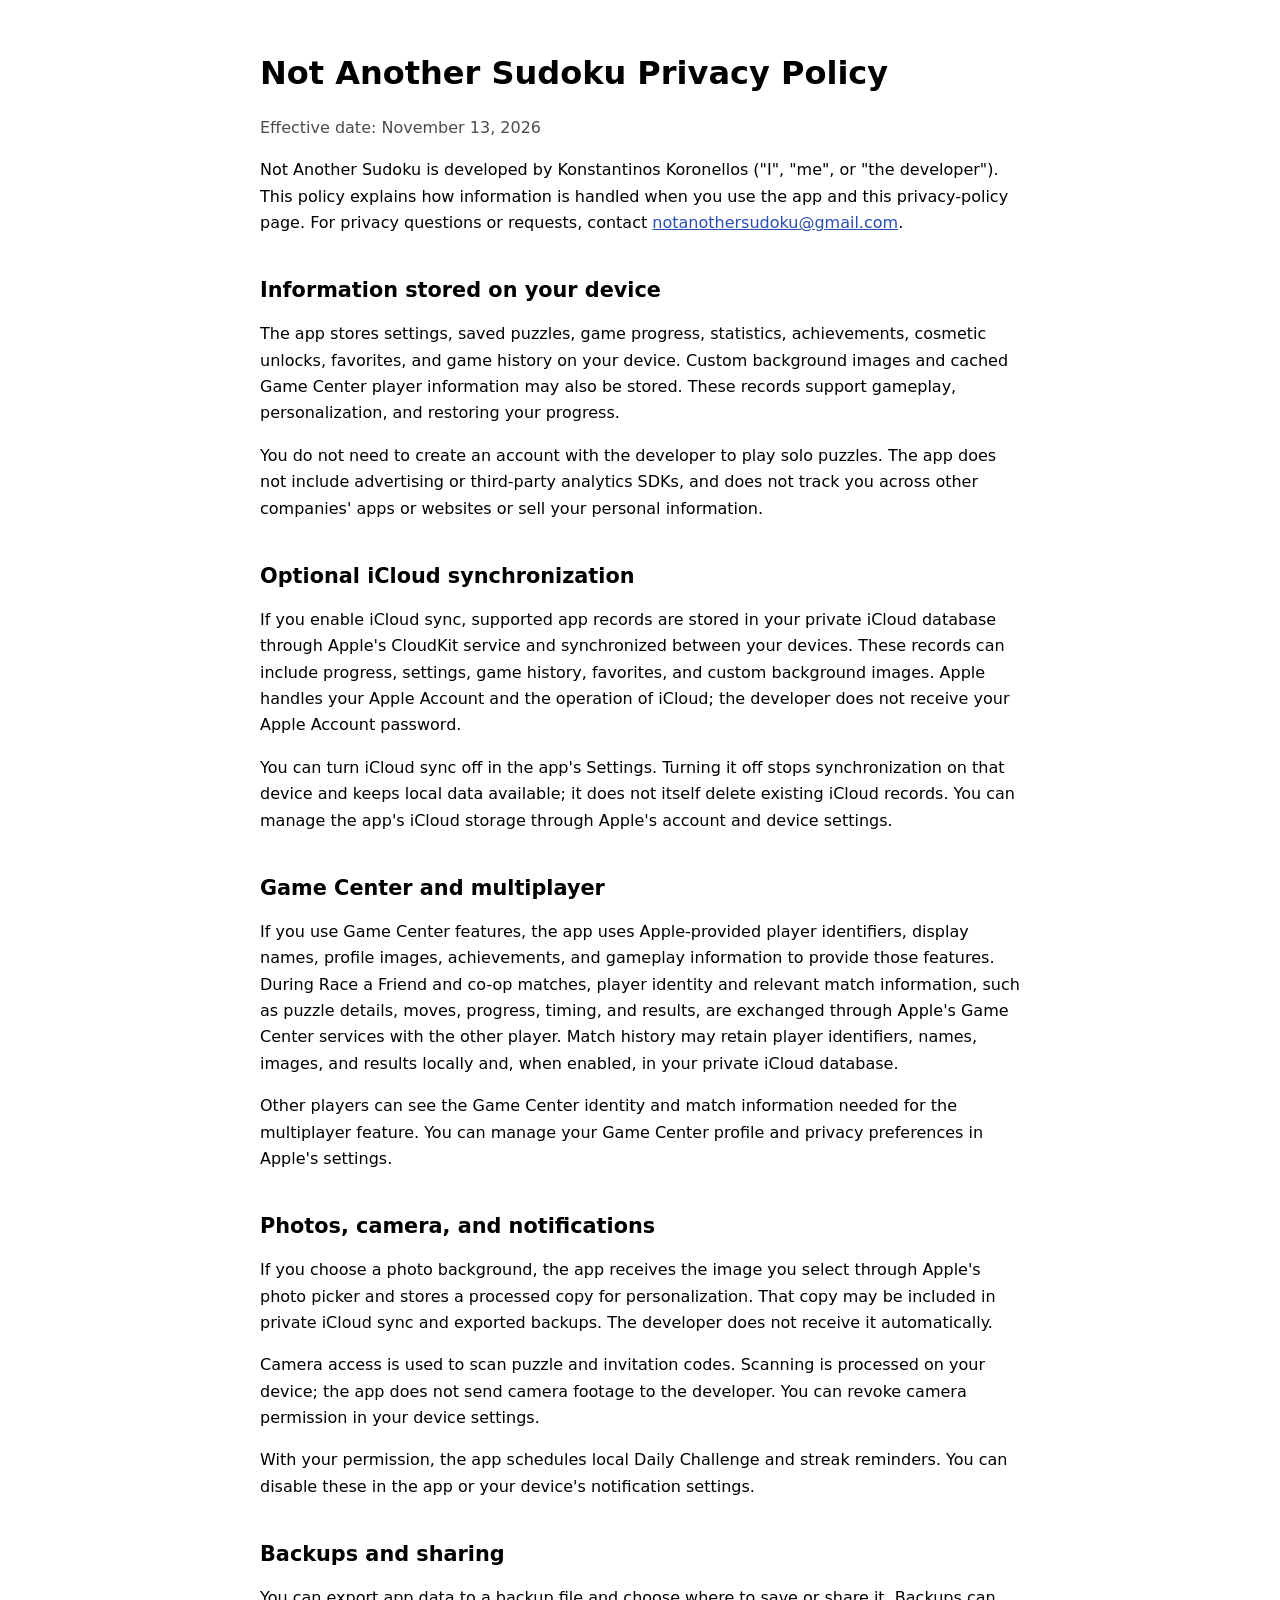
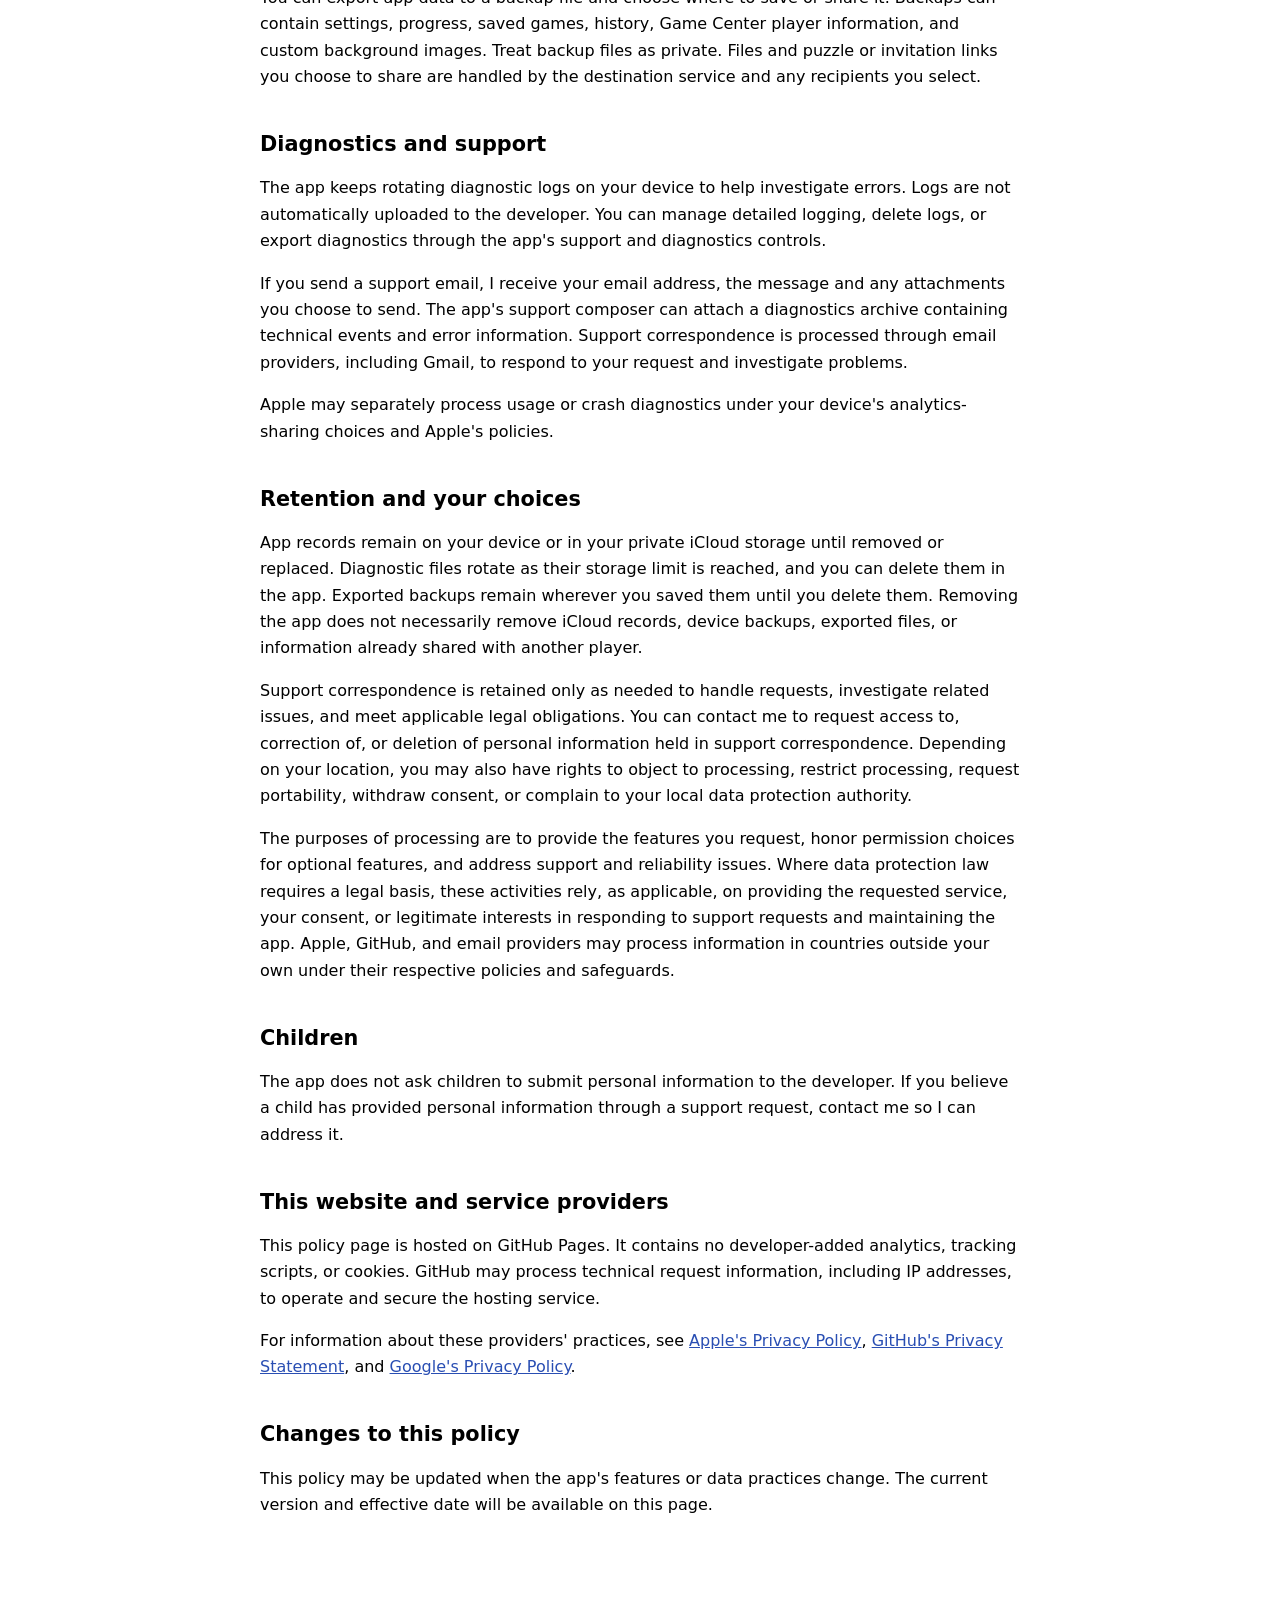
==== index.html @ d7f83478 "privacy policy" ====
<!doctype html>
<html lang="en">
<head>
  <meta charset="utf-8">
  <meta name="viewport" content="width=device-width, initial-scale=1">
  <meta name="description" content="Privacy policy for Not Another Sudoku for iPhone and iPad.">
  <title>Privacy Policy — Not Another Sudoku</title>
  <style>
    :root { color-scheme: light dark; font-family: system-ui, sans-serif; line-height: 1.65; }
    body { max-width: 760px; margin: auto; padding: 32px 22px 64px; }
    h1, h2 { line-height: 1.25; }
    h2 { margin-top: 2em; font-size: 1.3rem; }
    a { color: light-dark(#294eb3, #a9bfff); overflow-wrap: anywhere; }
    .date { opacity: .7; }
  </style>
</head>
<body>
<main>
  <h1>Not Another Sudoku Privacy Policy</h1>
  <p class="date">Effective date: November 13, 2026</p>
  <p>Not Another Sudoku is developed by Konstantinos Koronellos ("I", "me", or "the developer"). This policy explains how information is handled when you use the app and this privacy-policy page. For privacy questions or requests, contact <a href="mailto:notanothersudoku@gmail.com">notanothersudoku@gmail.com</a>.</p>

  <h2>Information stored on your device</h2>
  <p>The app stores settings, saved puzzles, game progress, statistics, achievements, cosmetic unlocks, favorites, and game history on your device. Custom background images and cached Game Center player information may also be stored. These records support gameplay, personalization, and restoring your progress.</p>
  <p>You do not need to create an account with the developer to play solo puzzles. The app does not include advertising or third-party analytics SDKs, and does not track you across other companies' apps or websites or sell your personal information.</p>

  <h2>Optional iCloud synchronization</h2>
  <p>If you enable iCloud sync, supported app records are stored in your private iCloud database through Apple's CloudKit service and synchronized between your devices. These records can include progress, settings, game history, favorites, and custom background images. Apple handles your Apple Account and the operation of iCloud; the developer does not receive your Apple Account password.</p>
  <p>You can turn iCloud sync off in the app's Settings. Turning it off stops synchronization on that device and keeps local data available; it does not itself delete existing iCloud records. You can manage the app's iCloud storage through Apple's account and device settings.</p>

  <h2>Game Center and multiplayer</h2>
  <p>If you use Game Center features, the app uses Apple-provided player identifiers, display names, profile images, achievements, and gameplay information to provide those features. During Race a Friend and co-op matches, player identity and relevant match information, such as puzzle details, moves, progress, timing, and results, are exchanged through Apple's Game Center services with the other player. Match history may retain player identifiers, names, images, and results locally and, when enabled, in your private iCloud database.</p>
  <p>Other players can see the Game Center identity and match information needed for the multiplayer feature. You can manage your Game Center profile and privacy preferences in Apple's settings.</p>

  <h2>Photos, camera, and notifications</h2>
  <p>If you choose a photo background, the app receives the image you select through Apple's photo picker and stores a processed copy for personalization. That copy may be included in private iCloud sync and exported backups. The developer does not receive it automatically.</p>
  <p>Camera access is used to scan puzzle and invitation codes. Scanning is processed on your device; the app does not send camera footage to the developer. You can revoke camera permission in your device settings.</p>
  <p>With your permission, the app schedules local Daily Challenge and streak reminders. You can disable these in the app or your device's notification settings.</p>

  <h2>Backups and sharing</h2>
  <p>You can export app data to a backup file and choose where to save or share it. Backups can contain settings, progress, saved games, history, Game Center player information, and custom background images. Treat backup files as private. Files and puzzle or invitation links you choose to share are handled by the destination service and any recipients you select.</p>

  <h2>Diagnostics and support</h2>
  <p>The app keeps rotating diagnostic logs on your device to help investigate errors. Logs are not automatically uploaded to the developer. You can manage detailed logging, delete logs, or export diagnostics through the app's support and diagnostics controls.</p>
  <p>If you send a support email, I receive your email address, the message and any attachments you choose to send. The app's support composer can attach a diagnostics archive containing technical events and error information. Support correspondence is processed through email providers, including Gmail, to respond to your request and investigate problems.</p>
  <p>Apple may separately process usage or crash diagnostics under your device's analytics-sharing choices and Apple's policies.</p>

  <h2>Retention and your choices</h2>
  <p>App records remain on your device or in your private iCloud storage until removed or replaced. Diagnostic files rotate as their storage limit is reached, and you can delete them in the app. Exported backups remain wherever you saved them until you delete them. Removing the app does not necessarily remove iCloud records, device backups, exported files, or information already shared with another player.</p>
  <p>Support correspondence is retained only as needed to handle requests, investigate related issues, and meet applicable legal obligations. You can contact me to request access to, correction of, or deletion of personal information held in support correspondence. Depending on your location, you may also have rights to object to processing, restrict processing, request portability, withdraw consent, or complain to your local data protection authority.</p>
  <p>The purposes of processing are to provide the features you request, honor permission choices for optional features, and address support and reliability issues. Where data protection law requires a legal basis, these activities rely, as applicable, on providing the requested service, your consent, or legitimate interests in responding to support requests and maintaining the app. Apple, GitHub, and email providers may process information in countries outside your own under their respective policies and safeguards.</p>

  <h2>Children</h2>
  <p>The app does not ask children to submit personal information to the developer. If you believe a child has provided personal information through a support request, contact me so I can address it.</p>

  <h2>This website and service providers</h2>
  <p>This policy page is hosted on GitHub Pages. It contains no developer-added analytics, tracking scripts, or cookies. GitHub may process technical request information, including IP addresses, to operate and secure the hosting service.</p>
  <p>For information about these providers' practices, see <a href="https://www.apple.com/legal/privacy/">Apple's Privacy Policy</a>, <a href="https://docs.github.com/en/site-policy/privacy-policies/github-general-privacy-statement">GitHub's Privacy Statement</a>, and <a href="https://policies.google.com/privacy">Google's Privacy Policy</a>.</p>

  <h2>Changes to this policy</h2>
  <p>This policy may be updated when the app's features or data practices change. The current version and effective date will be available on this page.</p>
</main>
</body>
</html>
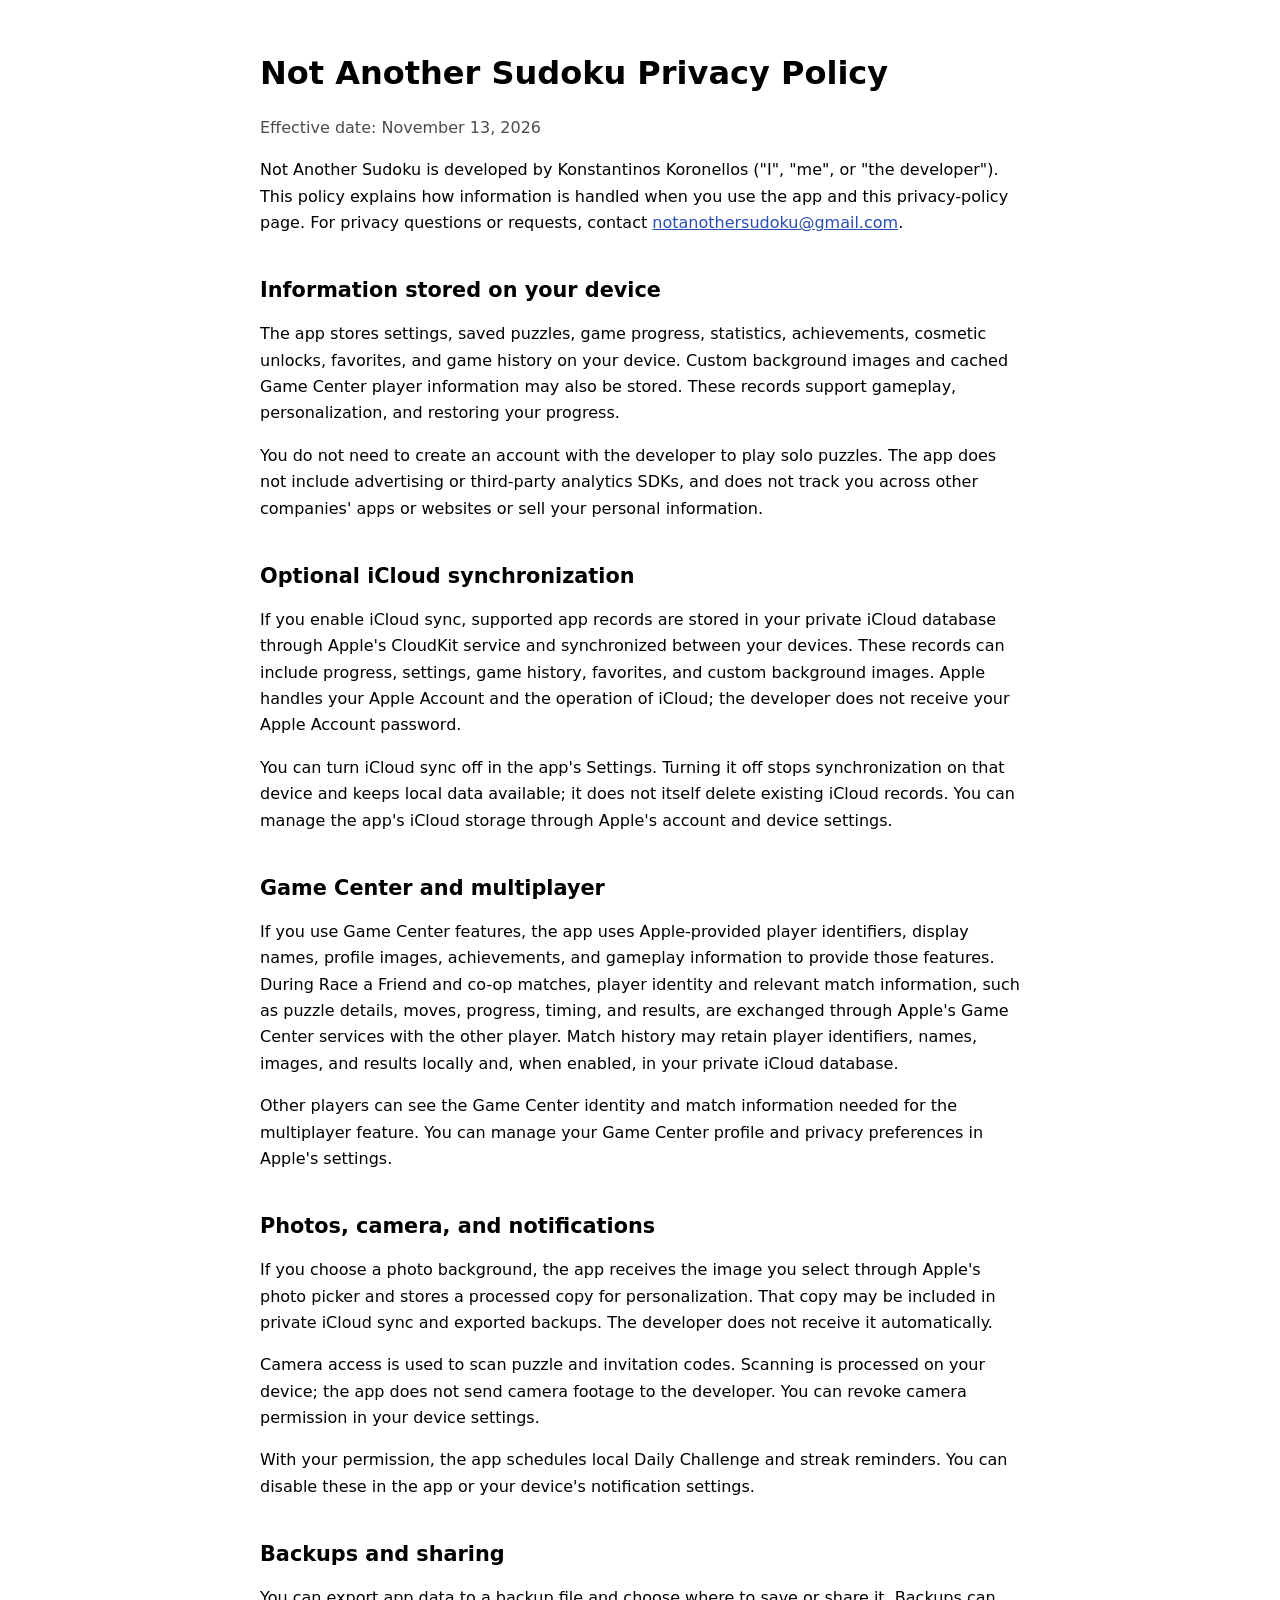
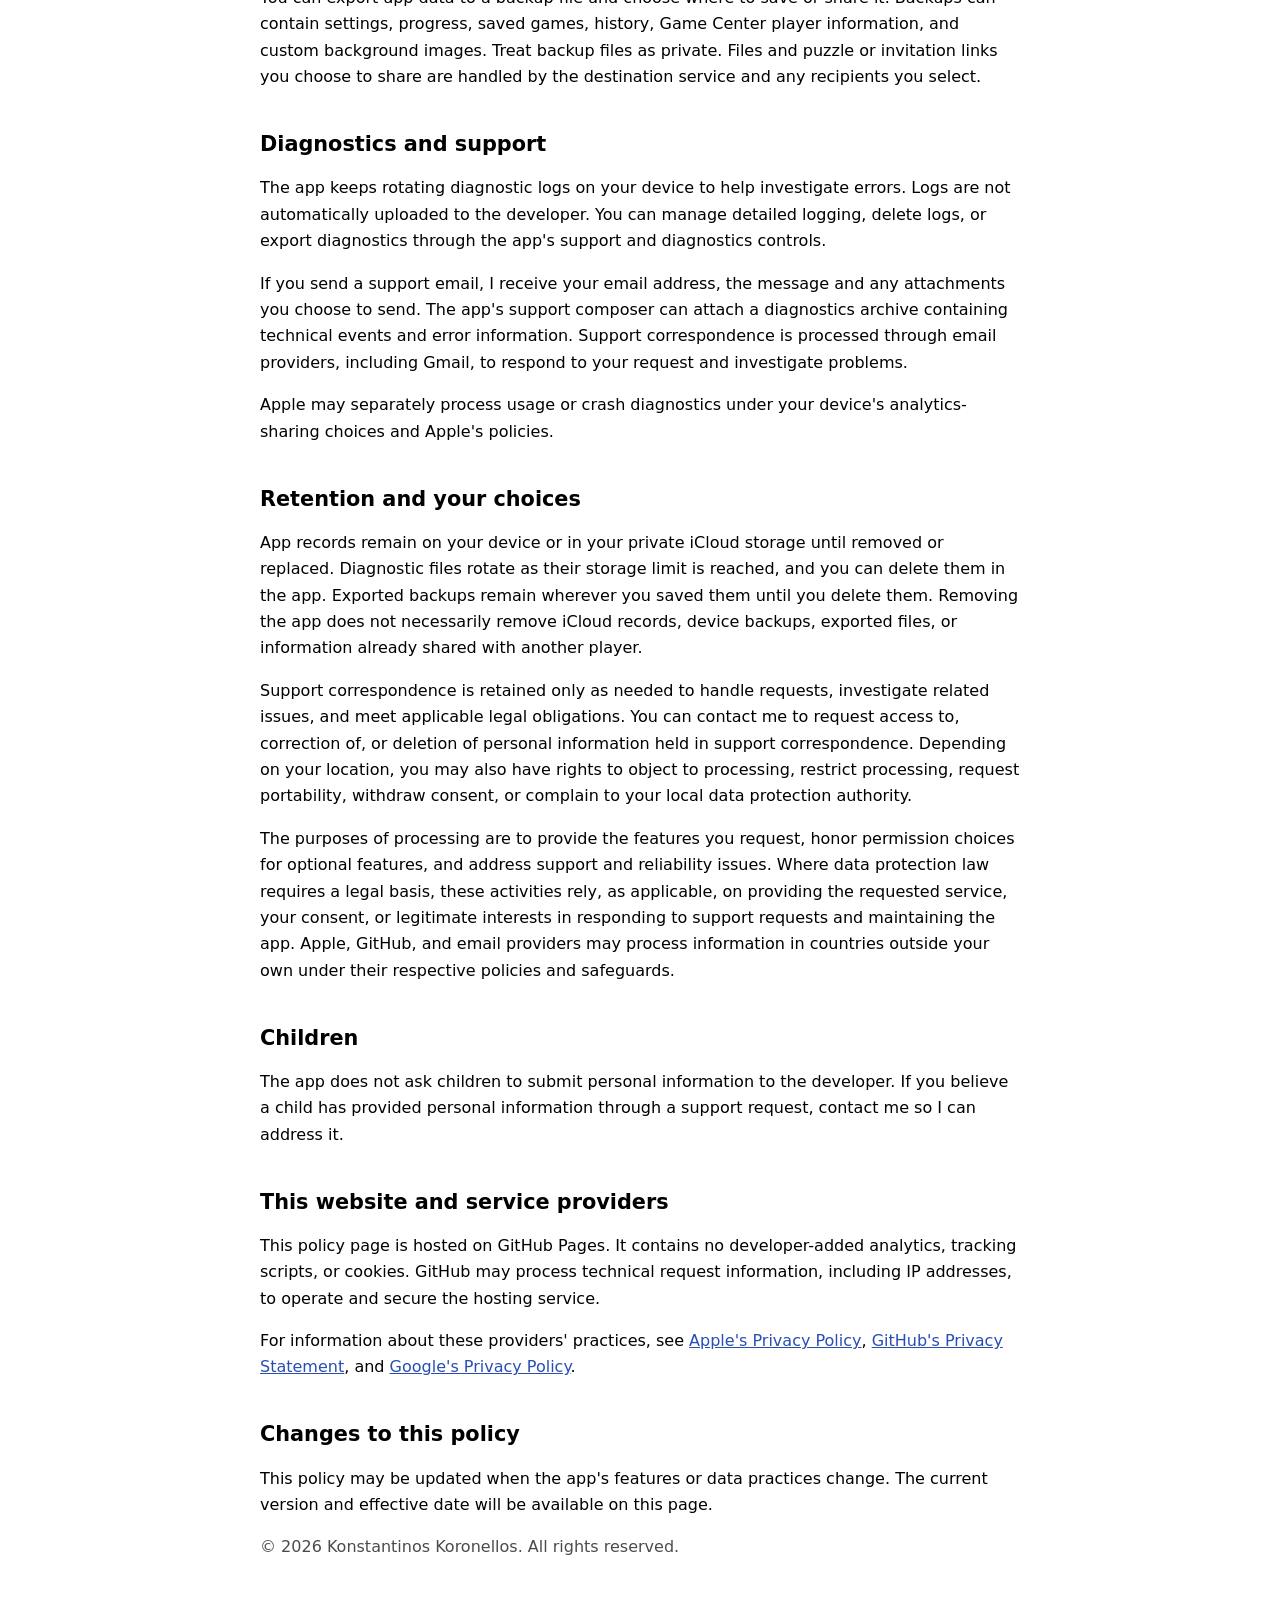
==== commit 7acc4b2f: "added copyright" ====
--- a/index.html
+++ b/index.html
@@ -60,5 +60,8 @@
   <h2>Changes to this policy</h2>
   <p>This policy may be updated when the app's features or data practices change. The current version and effective date will be available on this page.</p>
 </main>
+<footer>
+  <p class="date">© 2026 Konstantinos Koronellos. All rights reserved.</p>
+</footer>
 </body>
 </html>
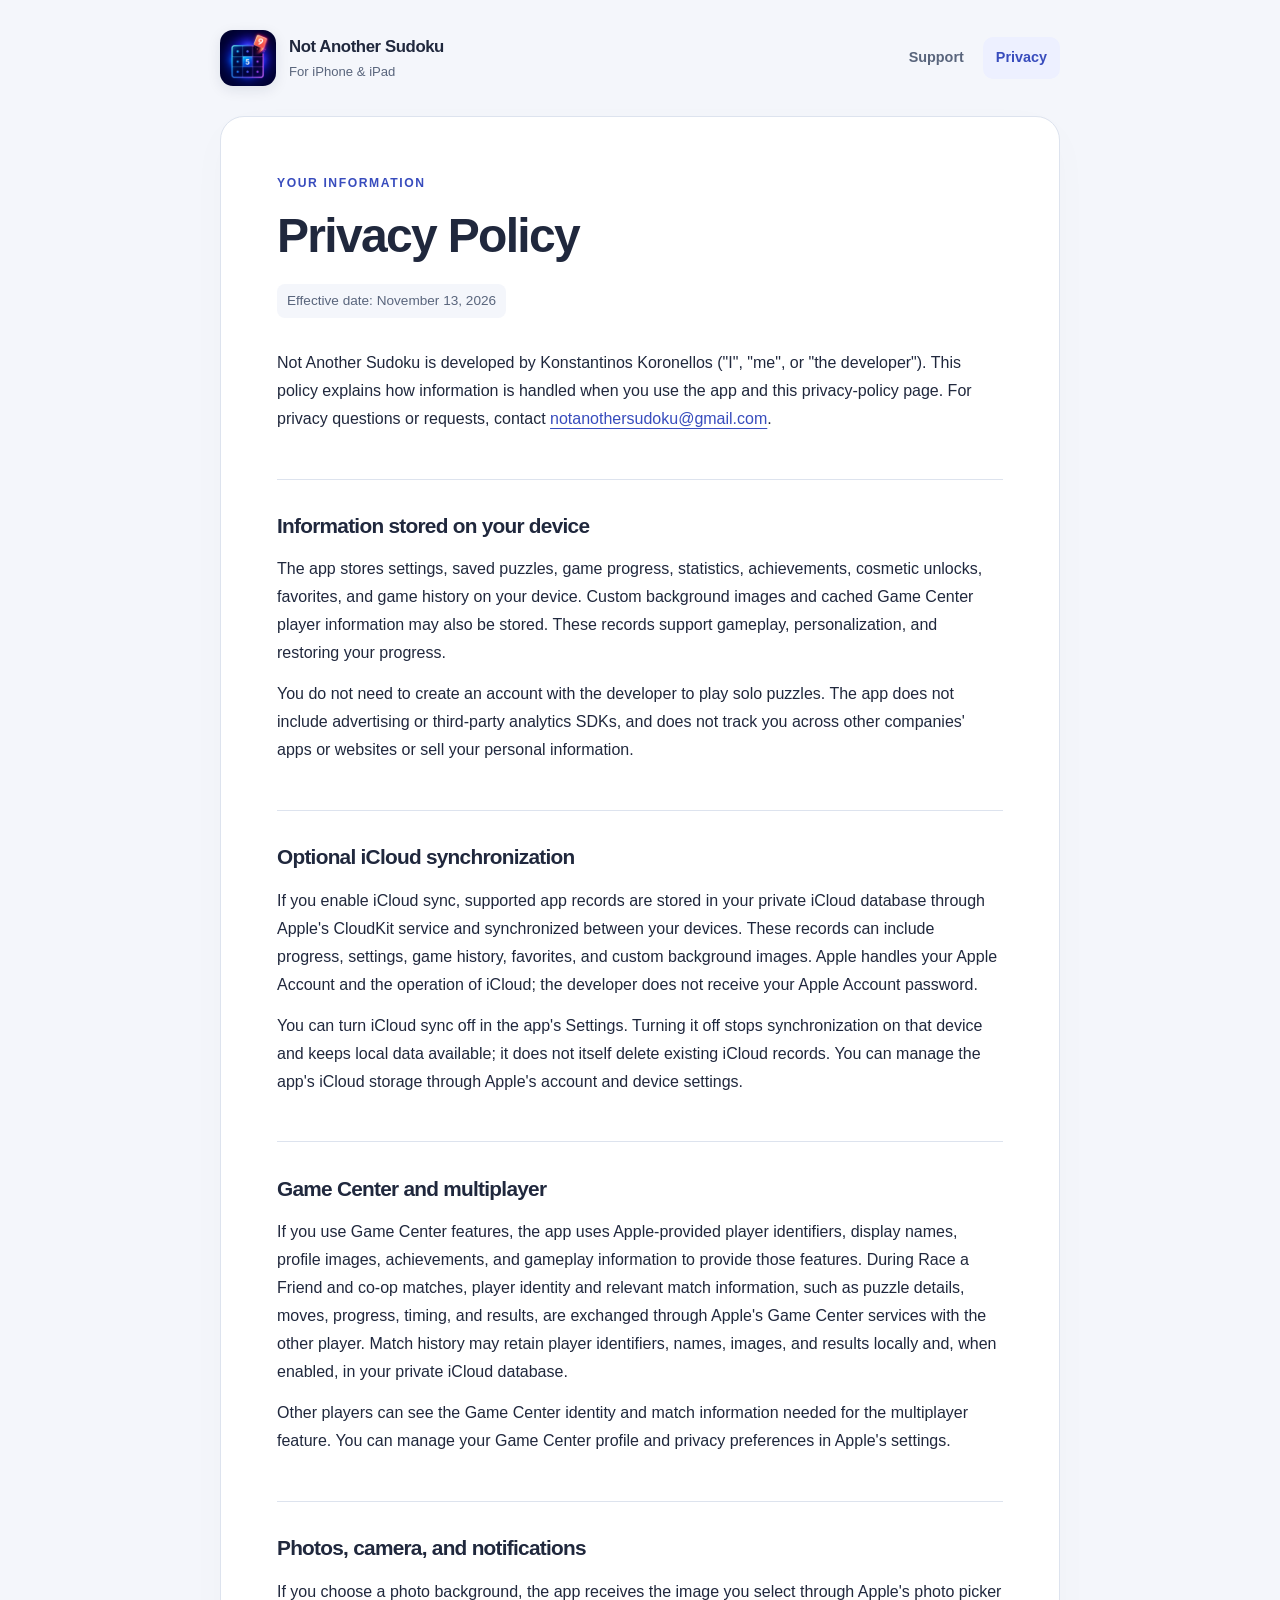
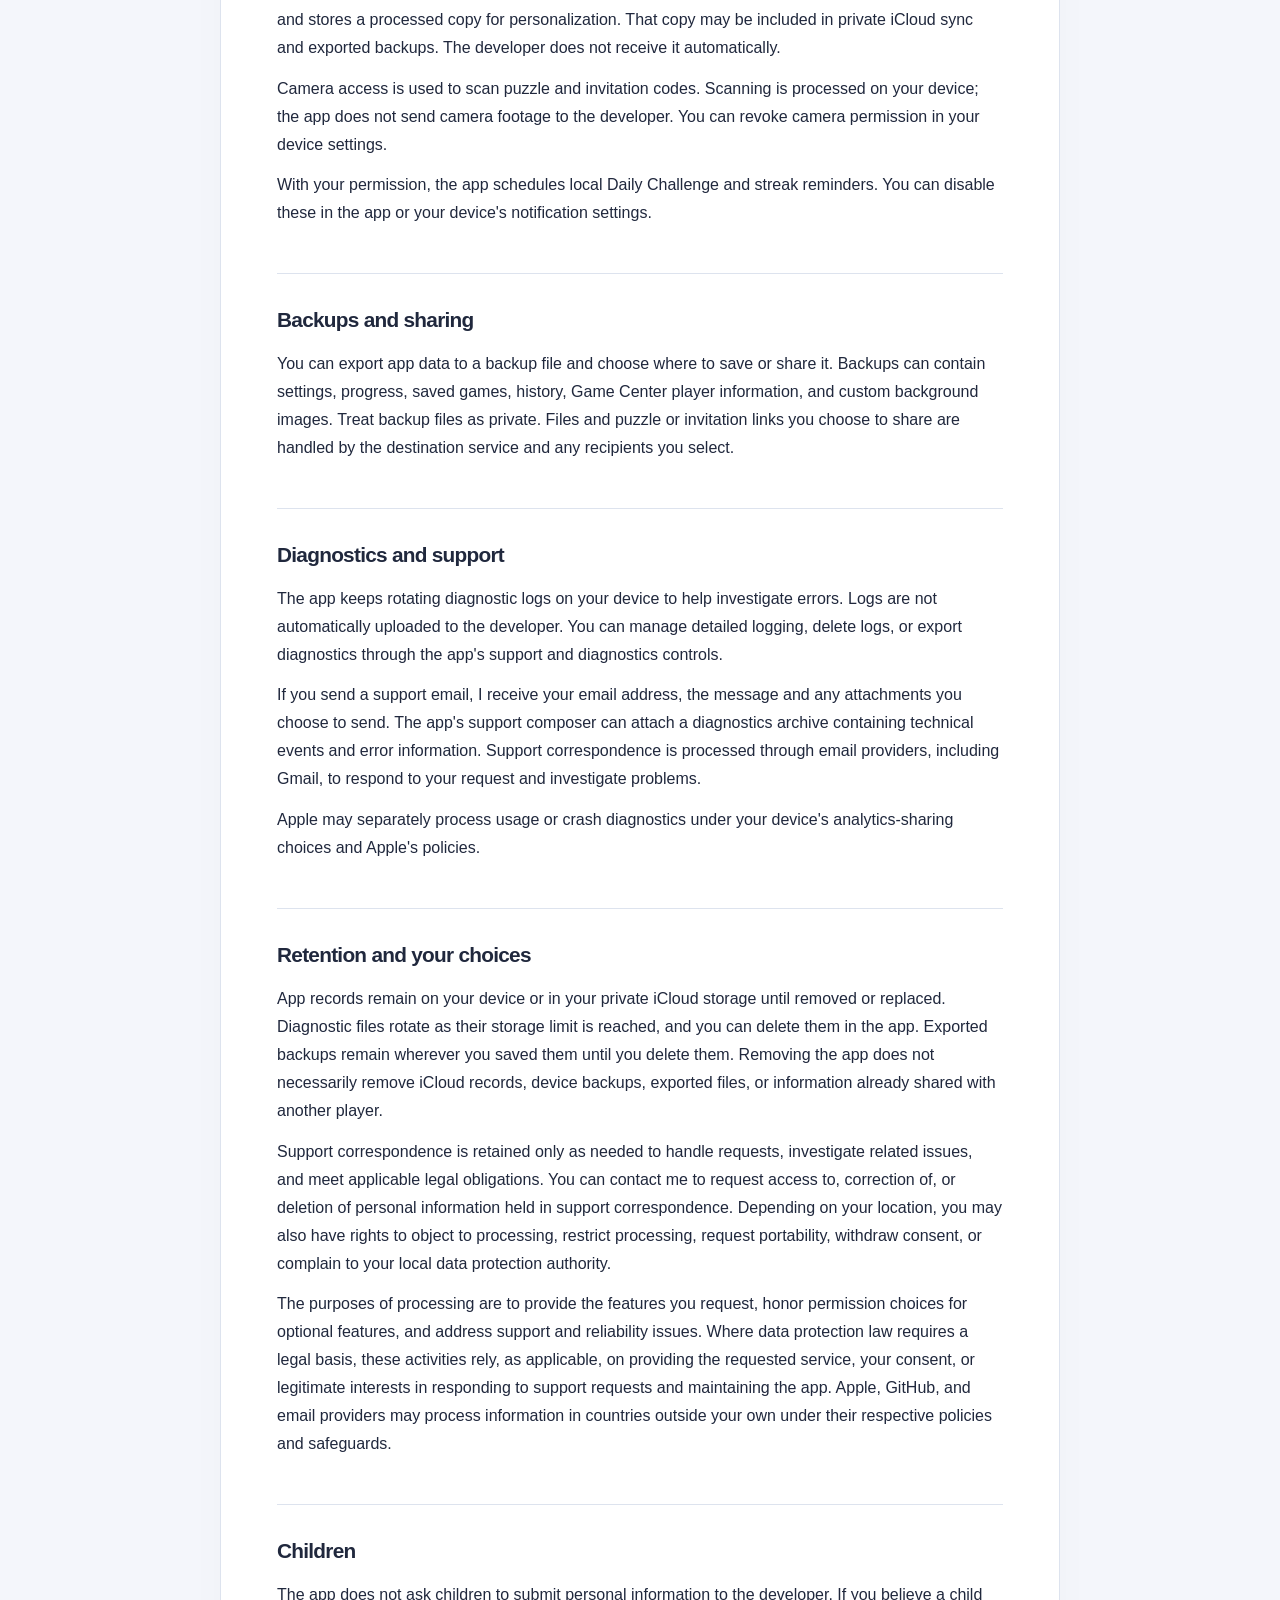
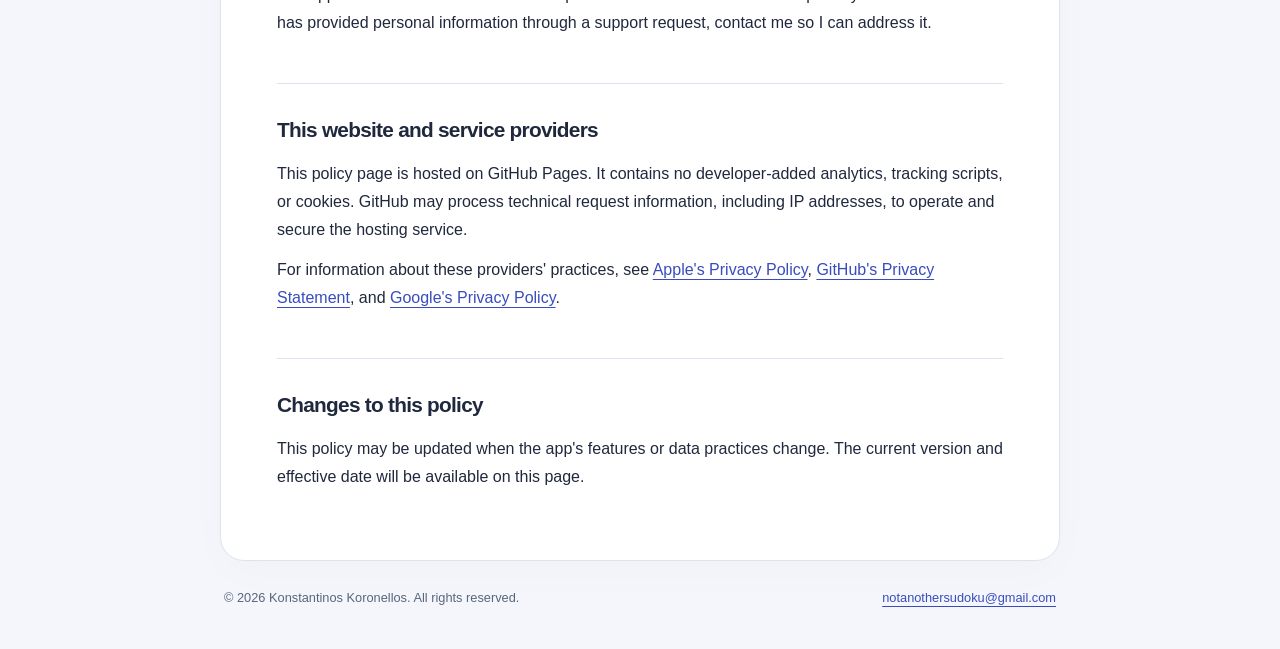
==== commit eec45192: "Updated both pages with the app icon, shared navigation, cleaner spacing, light/dark styling, and an" ====
--- a/index.html
+++ b/index.html
@@ -5,18 +5,18 @@
   <meta name="viewport" content="width=device-width, initial-scale=1">
   <meta name="description" content="Privacy policy for Not Another Sudoku for iPhone and iPad.">
   <title>Privacy Policy — Not Another Sudoku</title>
-  <style>
-    :root { color-scheme: light dark; font-family: system-ui, sans-serif; line-height: 1.65; }
-    body { max-width: 760px; margin: auto; padding: 32px 22px 64px; }
-    h1, h2 { line-height: 1.25; }
-    h2 { margin-top: 2em; font-size: 1.3rem; }
-    a { color: light-dark(#294eb3, #a9bfff); overflow-wrap: anywhere; }
-    .date { opacity: .7; }
-  </style>
+  <link rel="icon" type="image/png" href="app-icon.png">
+  <link rel="stylesheet" href="styles.css">
 </head>
 <body>
-<main>
-  <h1>Not Another Sudoku Privacy Policy</h1>
+<a class="skip-link" href="#content">Skip to content</a>
+<header class="site-header">
+  <div class="brand"><img src="app-icon.png" alt="" width="56" height="56"><div><span class="brand-name">Not Another Sudoku</span><span class="brand-caption">For iPhone &amp; iPad</span></div></div>
+  <nav aria-label="Main navigation"><a href="./support.html">Support</a><a href="./" aria-current="page">Privacy</a></nav>
+</header>
+<main id="content">
+  <p class="eyebrow">Your information</p>
+  <h1>Privacy Policy</h1>
   <p class="date">Effective date: November 13, 2026</p>
   <p>Not Another Sudoku is developed by Konstantinos Koronellos ("I", "me", or "the developer"). This policy explains how information is handled when you use the app and this privacy-policy page. For privacy questions or requests, contact <a href="mailto:notanothersudoku@gmail.com">notanothersudoku@gmail.com</a>.</p>
 
@@ -60,8 +60,9 @@
   <h2>Changes to this policy</h2>
   <p>This policy may be updated when the app's features or data practices change. The current version and effective date will be available on this page.</p>
 </main>
-<footer>
-  <p class="date">© 2026 Konstantinos Koronellos. All rights reserved.</p>
+<footer class="site-footer">
+  <p>© 2026 Konstantinos Koronellos. All rights reserved.</p>
+  <a href="mailto:notanothersudoku@gmail.com">notanothersudoku@gmail.com</a>
 </footer>
 </body>
 </html>
--- a/styles.css
+++ b/styles.css
@@ -0,0 +1,36 @@
+:root { color-scheme: light dark; --bg:#f4f6fb; --surface:#fff; --text:#20283d; --muted:#59657c; --line:#dde3ee; --accent:#384cbd; --soft:#edf0ff; font-family: -apple-system, BlinkMacSystemFont, "Segoe UI", sans-serif; line-height:1.75; }
+* { box-sizing:border-box; }
+body { margin:0; background:var(--bg); color:var(--text); }
+a { color:var(--accent); text-underline-offset:4px; overflow-wrap:anywhere; }
+a:hover { text-decoration-thickness:2px; }
+a:focus-visible { outline:3px solid var(--accent); outline-offset:5px; border-radius:4px; }
+.site-header, main, .site-footer { width:min(100% - 40px, 840px); margin-inline:auto; }
+.site-header { display:flex; align-items:center; justify-content:space-between; gap:24px; padding-block:30px; }
+.brand { display:flex; align-items:center; gap:13px; }
+.brand img { width:56px; height:56px; border-radius:13px; box-shadow:0 4px 14px #16204418; }
+.brand-name { font-weight:750; font-size:1.05rem; letter-spacing:-.025em; }
+.brand-caption { display:block; color:var(--muted); font-size:.82rem; }
+nav { display:flex; gap:6px; }
+nav a { padding:8px 13px; border-radius:10px; text-decoration:none; color:var(--muted); font-size:.9rem; font-weight:600; }
+nav a[aria-current="page"] { background:var(--soft); color:var(--accent); }
+main { background:var(--surface); border:1px solid var(--line); border-radius:24px; padding:clamp(24px, 5vw, 56px); box-shadow:0 12px 45px #18244905; }
+h1,h2,h3 { line-height:1.25; letter-spacing:-.035em; }
+h1 { font-size:clamp(2rem, 6vw, 3rem); margin:0 0 18px; }
+h2 { font-size:1.3rem; margin:2.2em 0 .8em; padding-top:1.6em; border-top:1px solid var(--line); }
+h3 { font-size:1.06rem; margin:1.6em 0 .5em; letter-spacing:-.015em; }
+p { margin:.8em 0; }
+li { padding-left:4px; margin-block:8px; }
+ul { padding-left:22px; }
+.eyebrow { color:var(--accent); font-size:.76rem; font-weight:750; letter-spacing:.13em; text-transform:uppercase; margin:0 0 12px; }
+.date { display:inline-block; color:var(--muted); background:var(--bg); border-radius:8px; padding:5px 10px; font-size:.85rem; margin:0 0 18px; }
+.contact-card { background:var(--soft); border-radius:16px; padding:24px; margin-block:28px; }
+.contact-card h2 { border:0; padding:0; margin:0 0 10px; }
+.email-button { display:inline-flex; align-items:center; justify-content:center; min-height:48px; padding:10px 22px; background:var(--accent); color:#fff; border-radius:10px; font-weight:650; text-decoration:none; margin:8px 0; }
+.contact-card .email-address { display:block; font-size:.9rem; }
+.site-footer { display:flex; justify-content:space-between; flex-wrap:wrap; gap:12px 24px; padding:26px 4px 40px; color:var(--muted); font-size:.8rem; }
+.site-footer p { margin:0; }
+.skip-link { position:absolute; left:20px; top:-100px; padding:10px; background:var(--surface); z-index:1; }
+.skip-link:focus { top:10px; }
+@media (prefers-color-scheme:dark) { :root { --bg:#111521; --surface:#1a2030; --text:#edf0f8; --muted:#b1bbce; --line:#30394d; --accent:#b5c1ff; --soft:#262f49; } .email-button { background:#b5c1ff; color:#182044; } }
+@media (max-width:540px) { .site-header { flex-direction:column; align-items:flex-start; gap:18px; padding-block:24px; } nav { width:100%; } nav a { flex:1; text-align:center; } main { border-radius:18px; } .contact-card { padding:20px; } .email-button { width:100%; } .site-footer { flex-direction:column; } }
+@media print { body { background:white; color:black; } .site-header,nav,.skip-link { display:none; } main { border:0; box-shadow:none; width:100%; padding:0; } }
